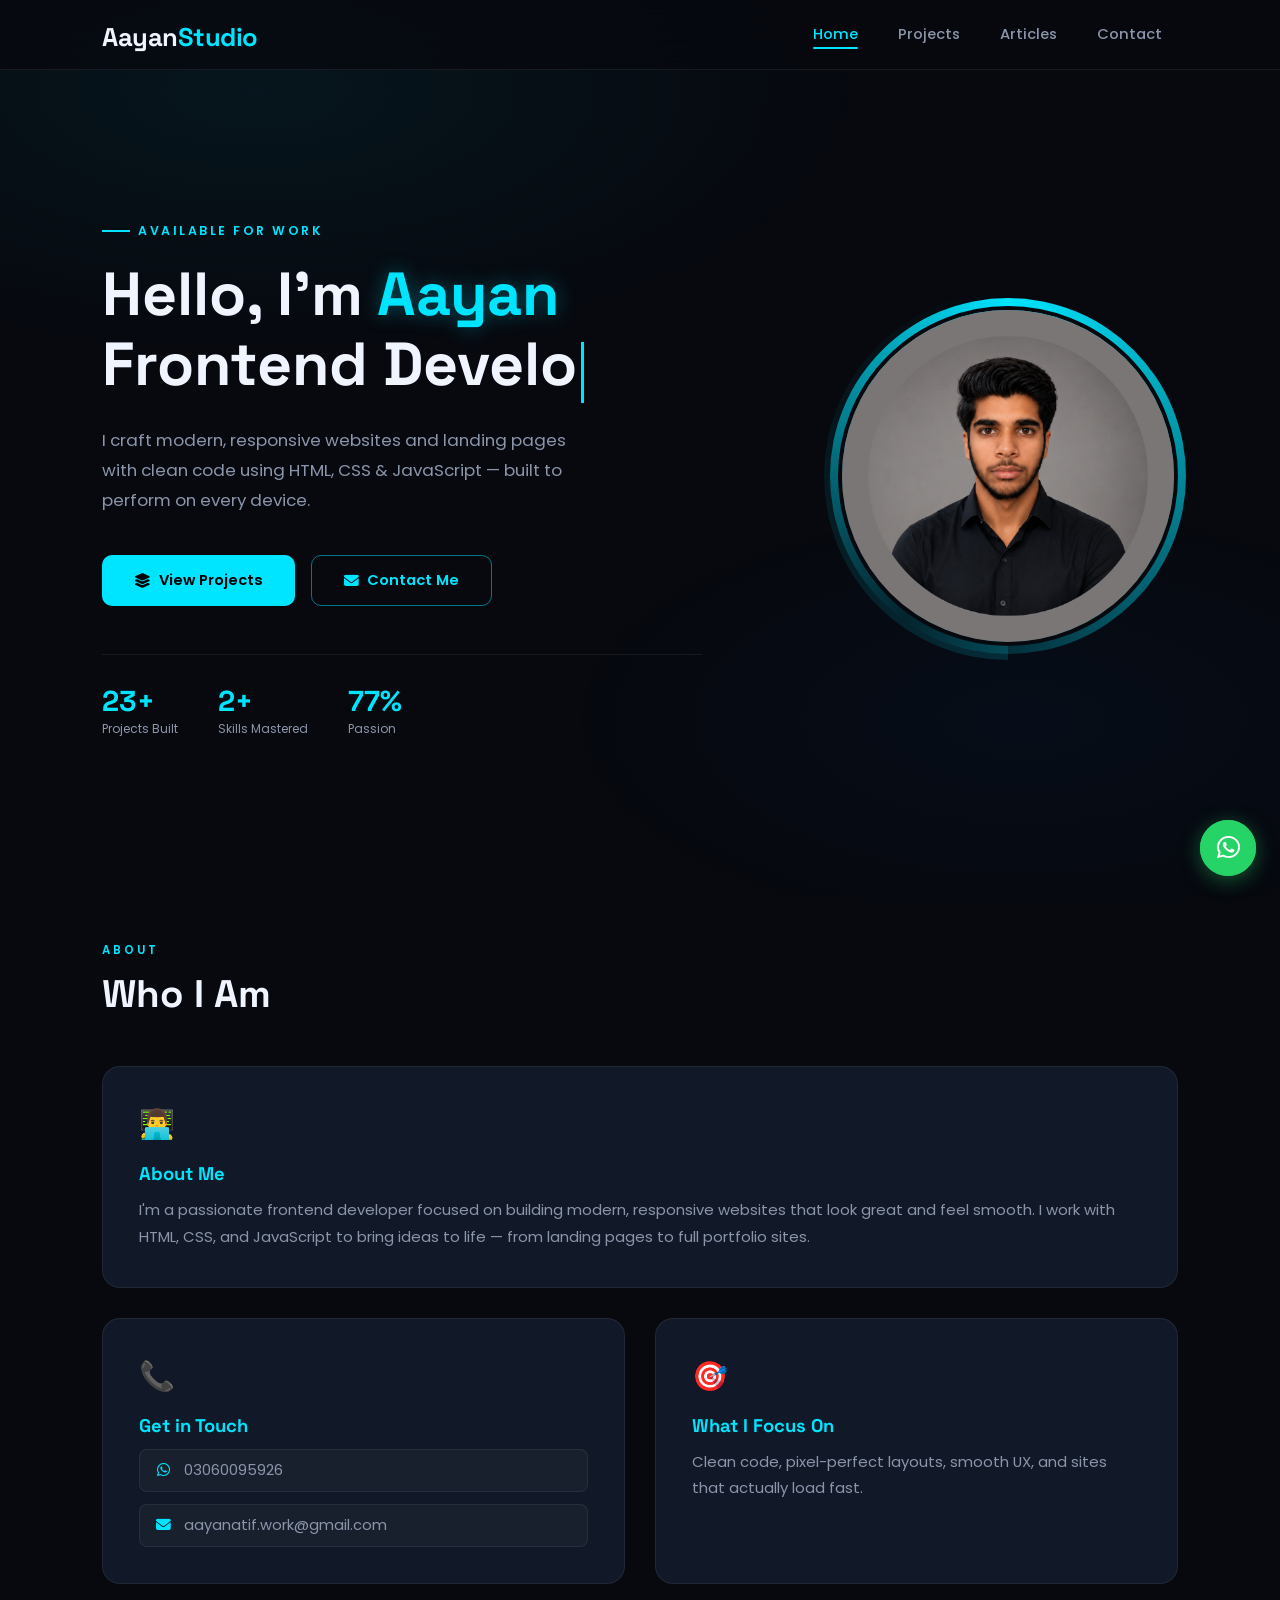
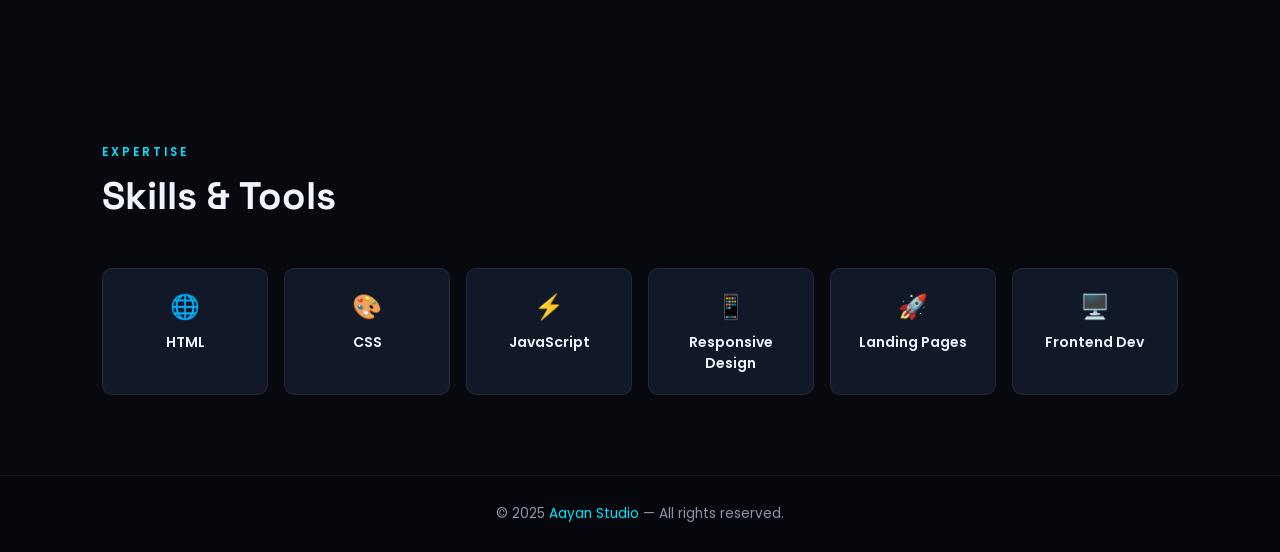
==== index.html @ 12c2222d "Add files via upload" ====
<!DOCTYPE html>
<html lang="en">
<head>
  <meta charset="UTF-8">
  <meta name="viewport" content="width=device-width, initial-scale=1.0">
  <title>Aayan Studio — Frontend Developer</title>
  <meta name="description" content="AayanStudio — modern frontend web development portfolio showcasing responsive websites built with HTML, CSS, and JavaScript.">
  <meta name="keywords" content="AayanStudio, web developer portfolio, frontend developer, HTML CSS JavaScript, responsive websites">
  <meta name="author" content="Aayan Atif">
  <meta property="og:title" content="AayanStudio - Web Developer Portfolio">
  <meta property="og:description" content="Modern responsive websites built with HTML, CSS and JavaScript.">
  <link rel="stylesheet" href="style.css">
  <link rel="stylesheet" href="https://cdnjs.cloudflare.com/ajax/libs/font-awesome/6.7.2/css/all.min.css">
  <link rel="shortcut icon" href="letter-a.png" type="image/x-icon">
</head>
<body>

  <!-- ══ HEADER ══ -->
  <header>
    <h1 class="logo">
      <a href="index.html">Aayan<span>Studio</span></a>
    </h1>
    <nav>
      <ul id="navMenu">
        <li><a href="index.html">Home</a></li>
        <li><a href="projects.html">Projects</a></li>
        <li><a href="articles.html">Articles</a></li>
        <li><a href="contact.html">Contact</a></li>
      </ul>

      <!-- Hamburger -->
      <div class="menu-btn" id="menuBtn" role="button" aria-label="Toggle menu" tabindex="0">
        <span></span><span></span><span></span>
      </div>
    </nav>
  </header>

  <!-- Mobile overlay (outside header so z-index works correctly) -->
  <div class="nav-overlay" id="navOverlay"></div>

  <main>

    <!-- ══ HERO ══ -->
    <section class="hero">
      <div class="hero-text">
        <p class="hero-eyebrow">Available for work</p>
        <h2>
          Hello, I'm <span class="name">Aayan</span><br>
          <span id="typewriter">Frontend Developer</span><span class="cursor"></span>
        </h2>
        <p class="subtitle">
          I craft modern, responsive websites and landing pages with clean code
          using HTML, CSS &amp; JavaScript — built to perform on every device.
        </p>
        <div class="hero-buttons">
          <a href="projects.html" class="btn btn-primary">
            <i class="fa-solid fa-layer-group"></i> View Projects
          </a>
          <a href="contact.html" class="btn btn-outline">
            <i class="fa-solid fa-envelope"></i> Contact Me
          </a>
        </div>

        <div class="hero-stats">
          <div class="stat-item">
            <div class="stat-num" data-target="30" data-suffix="+">0+</div>
            <div class="stat-label">Projects Built</div>
          </div>
          <div class="stat-item">
            <div class="stat-num" data-target="3" data-suffix="+">0+</div>
            <div class="stat-label">Skills Mastered</div>
          </div>
          <div class="stat-item">
            <div class="stat-num" data-target="100" data-suffix="%">0%</div>
            <div class="stat-label">Passion</div>
          </div>
        </div>
      </div>

      <div class="hero-image">
        <div class="hero-image-ring">
          <img src="profile image.png" alt="Aayan — Frontend Developer">
        </div>
      </div>
    </section>

    <!-- ══ ABOUT ══ -->
    <section class="section" id="about">
      <p class="section-tag reveal">About</p>
      <h2 class="section-title reveal">Who I Am</h2>

      <div class="about-grid">
        <div class="about-card wide reveal reveal-delay-1">
          <div class="about-card-icon">👨‍💻</div>
          <h3>About Me</h3>
          <p>
            I'm a passionate frontend developer focused on building modern, responsive
            websites that look great and feel smooth. I work with HTML, CSS, and JavaScript
            to bring ideas to life — from landing pages to full portfolio sites.
          </p>
        </div>

        <div class="about-card reveal reveal-delay-2">
          <div class="about-card-icon">📞</div>
          <h3>Get in Touch</h3>
          <div class="contact-links">
            <a href="https://wa.me/923060095926" target="_blank" class="contact-link">
              <i class="fa-brands fa-whatsapp"></i> 03060095926
            </a>
            <a href="mailto:aayanatif.work@gmail.com" class="contact-link">
              <i class="fa-solid fa-envelope"></i> aayanatif.work@gmail.com
            </a>
          </div>
        </div>

        <div class="about-card reveal reveal-delay-3">
          <div class="about-card-icon">🎯</div>
          <h3>What I Focus On</h3>
          <p>Clean code, pixel-perfect layouts, smooth UX, and sites that actually load fast.</p>
        </div>
      </div>
    </section>

    <!-- ══ SKILLS ══ -->
    <section class="section" id="skills">
      <p class="section-tag reveal">Expertise</p>
      <h2 class="section-title reveal">Skills &amp; Tools</h2>

      <div class="skills-grid">
        <div class="skill-card reveal reveal-delay-1"><span class="skill-icon">🌐</span>HTML</div>
        <div class="skill-card reveal reveal-delay-2"><span class="skill-icon">🎨</span>CSS</div>
        <div class="skill-card reveal reveal-delay-3"><span class="skill-icon">⚡</span>JavaScript</div>
        <div class="skill-card reveal reveal-delay-1"><span class="skill-icon">📱</span>Responsive Design</div>
        <div class="skill-card reveal reveal-delay-2"><span class="skill-icon">🚀</span>Landing Pages</div>
        <div class="skill-card reveal reveal-delay-3"><span class="skill-icon">🖥️</span>Frontend Dev</div>
      </div>
    </section>

  </main>

  <!-- ══ WHATSAPP ══ -->
  <a href="https://wa.me/923060095926?text=Hello%20Aayan%20Studio's,%20I%20would%20like%20to%20know%20more%20about%20your%20services."
     class="whatsapp-btn" target="_blank" aria-label="Chat on WhatsApp">
    <i class="fa-brands fa-whatsapp"></i>
  </a>

  <footer>
    <p>&copy; 2025 <a href="mailto:aayanatif.work@gmail.com">Aayan Studio</a> — All rights reserved.</p>
  </footer>

  <script src="script.js"></script>
</body>
</html>
---- style.css ----
@import url('https://fonts.googleapis.com/css2?family=Poppins:wght@300;400;500;600;700&family=Space+Grotesk:wght@400;500;700&display=swap');

/* ── TOKENS ── */
:root {
  --bg: #07090f;
  --bg2: #0d1120;
  --card: #111827;
  --card-hover: #151e30;
  --text: #f0f4ff;
  --gray: #8b95aa;
  --neon: #00e5ff;
  --neon-dim: rgba(0,229,255,0.12);
  --neon-glow: 0 0 20px rgba(0,229,255,0.35);
  --border: rgba(255,255,255,0.07);
  --radius: 18px;
  --radius-sm: 10px;
  --transition: 0.35s cubic-bezier(0.4,0,0.2,1);
}

/* ── RESET ── */
*, *::before, *::after { margin:0; padding:0; box-sizing:border-box; }

html { scroll-behavior: smooth; }

body {
  background: var(--bg);
  color: var(--text);
  font-family: 'Poppins', sans-serif;
  min-height: 100vh;
  overflow-x: hidden;
}

/* ── SCROLLBAR ── */
::-webkit-scrollbar { width: 6px; }
::-webkit-scrollbar-track { background: var(--bg); }
::-webkit-scrollbar-thumb { background: var(--neon); border-radius: 3px; }

/* ── SELECTION ── */
::selection { background: var(--neon); color: #000; }

/* ── BACKGROUND MESH ── */
body::before {
  content: '';
  position: fixed;
  inset: 0;
  background:
    radial-gradient(ellipse 80% 50% at 20% 10%, rgba(0,229,255,0.06) 0%, transparent 60%),
    radial-gradient(ellipse 60% 40% at 80% 80%, rgba(0,100,200,0.05) 0%, transparent 60%);
  pointer-events: none;
  z-index: 0;
}

main, header, footer { position: relative; z-index: 1; }

/* ══════════════════════════
   HEADER / NAV
══════════════════════════ */
header {
  display: flex;
  justify-content: space-between;
  align-items: center;
  padding: 0 8%;
  height: 70px;
  background: rgba(7,9,15,0.75);
  backdrop-filter: blur(18px);
  -webkit-backdrop-filter: blur(18px);
  border-bottom: 1px solid var(--border);
  position: sticky;
  top: 0;
  z-index: 1000;
  transition: box-shadow 0.3s;
}

header.scrolled {
  box-shadow: 0 4px 30px rgba(0,0,0,0.5);
}

/* LOGO */
.logo a {
  font-family: 'Space Grotesk', sans-serif;
  font-size: 1.6rem;
  font-weight: 700;
  color: var(--text);
  text-decoration: none;
  letter-spacing: -0.5px;
}

.logo a span { color: var(--neon); }

/* DESKTOP NAV */
nav ul {
  display: flex;
  gap: 8px;
  list-style: none;
}

nav ul li a {
  position: relative;
  display: inline-block;
  padding: 8px 16px;
  font-size: 0.92rem;
  font-weight: 500;
  color: var(--gray);
  text-decoration: none;
  border-radius: 8px;
  transition: color var(--transition);
}

nav ul li a::after {
  content: '';
  position: absolute;
  bottom: 4px;
  left: 16px;
  right: 16px;
  height: 2px;
  background: var(--neon);
  border-radius: 2px;
  transform: scaleX(0);
  transform-origin: left;
  transition: transform var(--transition);
}

nav ul li a:hover,
nav ul li a.active {
  color: var(--neon);
}

nav ul li a:hover::after,
nav ul li a.active::after {
  transform: scaleX(1);
}

/* HAMBURGER */
.menu-btn {
  display: none;
  flex-direction: column;
  gap: 5px;
  cursor: pointer;
  padding: 8px;
  z-index: 1100;
  user-select: none;
}

.menu-btn span {
  display: block;
  width: 24px;
  height: 2px;
  background: var(--text);
  border-radius: 2px;
  transition: var(--transition);
  pointer-events: none;
}

.menu-btn.open span:nth-child(1) { transform: translateY(7px) rotate(45deg); }
.menu-btn.open span:nth-child(2) { opacity: 0; transform: scaleX(0); }
.menu-btn.open span:nth-child(3) { transform: translateY(-7px) rotate(-45deg); }

/* MOBILE OVERLAY */
.nav-overlay {
  display: none;
  position: fixed;
  inset: 0;
  background: rgba(7,9,15,0.7);
  backdrop-filter: blur(4px);
  -webkit-backdrop-filter: blur(4px);
  z-index: 1040;
  opacity: 0;
  transition: opacity 0.3s;
  pointer-events: none;
}

/* .nav-overlay.visible {
  opacity: 0;
  pointer-events: auto;
} */

/* ══════════════════════════
   HERO
══════════════════════════ */
.hero {
  display: flex;
  justify-content: space-between;
  align-items: center;
  padding: 100px 8% 80px;
  gap: 60px;
  min-height: 88vh;
}

.hero-text { flex: 1; max-width: 600px; }

.hero-eyebrow {
  display: inline-flex;
  align-items: center;
  gap: 8px;
  font-size: 0.78rem;
  font-weight: 600;
  letter-spacing: 2.5px;
  text-transform: uppercase;
  color: var(--neon);
  margin-bottom: 20px;
  opacity: 0;
  transform: translateY(10px);
  animation: fadeUp 0.6s 0.2s forwards;
}

.hero-eyebrow::before {
  content: '';
  display: inline-block;
  width: 28px;
  height: 2px;
  background: var(--neon);
}

.hero-text h2 {
  font-family: 'Space Grotesk', sans-serif;
  font-size: clamp(2.4rem, 5vw, 3.8rem);
  font-weight: 700;
  line-height: 1.15;
  margin-bottom: 22px;
  opacity: 0;
  animation: fadeUp 0.6s 0.35s forwards;
}

.hero-text h2 .name {
  color: var(--neon);
  text-shadow: var(--neon-glow);
}

/* Typewriter cursor */
.cursor {
  display: inline-block;
  width: 3px;
  height: 1em;
  background: var(--neon);
  margin-left: 4px;
  vertical-align: text-bottom;
  animation: blink 1s step-end infinite;
}

.hero-text .subtitle {
  font-size: 1.05rem;
  color: var(--gray);
  line-height: 1.8;
  margin-bottom: 40px;
  max-width: 500px;
  opacity: 0;
  animation: fadeUp 0.6s 0.5s forwards;
}

.hero-buttons {
  display: flex;
  gap: 16px;
  flex-wrap: wrap;
  opacity: 0;
  animation: fadeUp 0.6s 0.65s forwards;
}

/* ── BUTTONS ── */
.btn {
  display: inline-flex;
  align-items: center;
  gap: 8px;
  padding: 14px 32px;
  border-radius: var(--radius-sm);
  font-size: 0.92rem;
  font-weight: 600;
  text-decoration: none;
  transition: var(--transition);
  cursor: pointer;
  border: none;
}

.btn-primary {
  background: var(--neon);
  color: #000;
  box-shadow: 0 0 0 rgba(0,229,255,0);
}

.btn-primary:hover {
  transform: translateY(-3px);
  box-shadow: 0 8px 28px rgba(0,229,255,0.4);
}

.btn-outline {
  background: transparent;
  border: 1.5px solid rgba(0,229,255,0.5);
  color: var(--neon);
}

.btn-outline:hover {
  background: var(--neon-dim);
  border-color: var(--neon);
  transform: translateY(-3px);
}

/* HERO IMAGE */
.hero-image {
  flex-shrink: 0;
  opacity: 0;
  animation: fadeIn 0.8s 0.8s forwards;
}

.hero-image-ring {
  position: relative;
  width: 340px;
  height: 340px;
}

.hero-image-ring::before {
  content: '';
  position: absolute;
  inset: -8px;
  border-radius: 50%;
  background: conic-gradient(from 0deg, var(--neon), transparent 60%, var(--neon));
  animation: spin 6s linear infinite;
}

.hero-image-ring::after {
  content: '';
  position: absolute;
  inset: -14px;
  border-radius: 50%;
  background: conic-gradient(from 180deg, rgba(0,229,255,0.15), transparent 50%);
  animation: spin 8s linear infinite reverse;
}

.hero-image img {
  position: relative;
  width: 100%;
  height: 100%;
  border-radius: 50%;
  object-fit: cover;
  z-index: 1;
  border: 4px solid var(--bg);
}

/* ── STATS BAR ── */
.hero-stats {
  display: flex;
  gap: 40px;
  margin-top: 48px;
  padding-top: 32px;
  border-top: 1px solid var(--border);
  opacity: 0;
  animation: fadeUp 0.6s 0.8s forwards;
}

.stat-item { text-align: left; }
.stat-num {
  font-family: 'Space Grotesk', sans-serif;
  font-size: 1.8rem;
  font-weight: 700;
  color: var(--neon);
  line-height: 1;
}
.stat-label { font-size: 0.75rem; color: var(--gray); margin-top: 4px; }

/* ══════════════════════════
   SECTION WRAPPER
══════════════════════════ */
.section { padding: 80px 8%; }

.section-tag {
  font-size: 0.72rem;
  font-weight: 600;
  letter-spacing: 3px;
  text-transform: uppercase;
  color: var(--neon);
  margin-bottom: 10px;
}

.section-title {
  font-family: 'Space Grotesk', sans-serif;
  font-size: clamp(1.8rem, 3vw, 2.6rem);
  font-weight: 700;
  margin-bottom: 48px;
  color: var(--text);
}

.section-title span { color: var(--neon); }

/* ══════════════════════════
   ABOUT
══════════════════════════ */
.about-grid {
  display: grid;
  grid-template-columns: 1fr 1fr;
  gap: 30px;
}

.about-card {
  background: var(--card);
  padding: 36px;
  border-radius: var(--radius);
  border: 1px solid var(--border);
  transition: var(--transition);
}

.about-card:hover {
  border-color: rgba(0,229,255,0.25);
  transform: translateY(-4px);
  box-shadow: 0 12px 40px rgba(0,0,0,0.3);
}

.about-card.wide { grid-column: 1 / -1; }

.about-card-icon {
  font-size: 1.8rem;
  margin-bottom: 16px;
}

.about-card h3 {
  font-family: 'Space Grotesk', sans-serif;
  font-size: 1.15rem;
  font-weight: 700;
  color: var(--neon);
  margin-bottom: 12px;
}

.about-card p {
  color: var(--gray);
  line-height: 1.8;
  font-size: 0.93rem;
}

.contact-links { display: flex; flex-direction: column; gap: 12px; margin-top: 4px; }

.contact-link {
  display: flex;
  align-items: center;
  gap: 12px;
  color: var(--gray);
  text-decoration: none;
  font-size: 0.92rem;
  padding: 10px 14px;
  border-radius: 8px;
  background: rgba(255,255,255,0.03);
  border: 1px solid var(--border);
  transition: var(--transition);
}

.contact-link i { color: var(--neon); width: 18px; text-align: center; }

.contact-link:hover {
  color: var(--neon);
  background: var(--neon-dim);
  border-color: rgba(0,229,255,0.3);
  transform: translateX(4px);
}

/* ══════════════════════════
   SKILLS
══════════════════════════ */
.skills-grid {
  display: grid;
  grid-template-columns: repeat(auto-fill, minmax(160px, 1fr));
  gap: 16px;
}

.skill-card {
  background: var(--card);
  padding: 20px 24px;
  border-radius: var(--radius-sm);
  border: 1px solid var(--border);
  text-align: center;
  font-weight: 600;
  font-size: 0.88rem;
  cursor: default;
  transition: var(--transition);
  position: relative;
  overflow: hidden;
}

.skill-card::before {
  content: '';
  position: absolute;
  inset: 0;
  background: var(--neon-dim);
  transform: translateY(100%);
  transition: transform var(--transition);
  border-radius: var(--radius-sm);
}

.skill-card:hover::before { transform: translateY(0); }

.skill-card:hover {
  border-color: var(--neon);
  color: var(--neon);
  transform: translateY(-4px);
  box-shadow: 0 8px 24px rgba(0,229,255,0.15);
}

.skill-icon {
  font-size: 1.5rem;
  margin-bottom: 8px;
  display: block;
  position: relative;
}

/* ══════════════════════════
   PROJECTS
══════════════════════════ */
.projects-grid {
  display: grid;
  grid-template-columns: repeat(auto-fit, minmax(280px, 1fr));
  gap: 24px;
}

.project-card {
  background: var(--card);
  padding: 32px;
  border-radius: var(--radius);
  border: 1px solid var(--border);
  transition: var(--transition);
  display: flex;
  flex-direction: column;
  gap: 12px;
  position: relative;
  overflow: hidden;
}

.project-card::after {
  content: '';
  position: absolute;
  top: 0; left: 0; right: 0;
  height: 3px;
  background: linear-gradient(90deg, var(--neon), transparent);
  transform: scaleX(0);
  transform-origin: left;
  transition: transform 0.5s ease;
}

.project-card:hover {
  transform: translateY(-8px);
  border-color: rgba(0,229,255,0.25);
  box-shadow: 0 20px 50px rgba(0,0,0,0.4);
  background: var(--card-hover);
}

.project-card:hover::after { transform: scaleX(1); }

.project-num {
  font-family: 'Space Grotesk', sans-serif;
  font-size: 0.72rem;
  font-weight: 700;
  letter-spacing: 2px;
  color: var(--neon);
  opacity: 0.6;
}

.project-card h3 {
  font-family: 'Space Grotesk', sans-serif;
  font-size: 1.2rem;
  font-weight: 700;
  color: var(--text);
}

.project-card p {
  color: var(--gray);
  font-size: 0.88rem;
  line-height: 1.7;
  flex: 1;
}

.project-tags {
  display: flex;
  flex-wrap: wrap;
  gap: 6px;
  margin-top: 4px;
}

.tag {
  font-size: 0.7rem;
  font-weight: 600;
  padding: 4px 10px;
  border-radius: 20px;
  background: var(--neon-dim);
  color: var(--neon);
  border: 1px solid rgba(0,229,255,0.2);
}

.project-link {
  display: inline-flex;
  align-items: center;
  gap: 6px;
  color: var(--neon);
  text-decoration: none;
  font-size: 0.85rem;
  font-weight: 600;
  margin-top: 8px;
  transition: gap var(--transition);
}

.project-link:hover { gap: 10px; }

/* ══════════════════════════
   CONTACT FORM
══════════════════════════ */
.contact-layout {
  display: grid;
  grid-template-columns: 1fr 1.6fr;
  gap: 40px;
  align-items: start;
}

.contact-info h3 {
  font-family: 'Space Grotesk', sans-serif;
  font-size: 1.8rem;
  font-weight: 700;
  margin-bottom: 16px;
}

.contact-info p { color: var(--gray); line-height: 1.8; margin-bottom: 32px; }

.contact-info-links { display: flex; flex-direction: column; gap: 14px; }

.contact-info-link {
  display: flex;
  align-items: center;
  gap: 12px;
  color: var(--gray);
  text-decoration: none;
  font-size: 0.9rem;
  transition: color var(--transition);
}

.contact-info-link i {
  width: 40px; height: 40px;
  display: flex; align-items: center; justify-content: center;
  border-radius: 10px;
  background: var(--neon-dim);
  color: var(--neon);
  font-size: 1rem;
  flex-shrink: 0;
  transition: var(--transition);
}

.contact-info-link:hover { color: var(--neon); }
.contact-info-link:hover i { background: var(--neon); color: #000; }

.fullform {
  background: var(--card);
  padding: 40px;
  border-radius: var(--radius);
  border: 1px solid var(--border);
}

.form-group { margin-bottom: 22px; }

.form-group label {
  display: block;
  font-size: 0.83rem;
  font-weight: 600;
  color: var(--gray);
  margin-bottom: 8px;
  letter-spacing: 0.5px;
}

.req { color: #ff4d6d; margin-left: 2px; }

.fullform input,
.fullform textarea {
  width: 100%;
  padding: 14px 16px;
  background: #0d1120;
  border: 1.5px solid var(--border);
  border-radius: var(--radius-sm);
  color: var(--text);
  font-family: 'Poppins', sans-serif;
  font-size: 0.9rem;
  transition: border-color var(--transition), box-shadow var(--transition);
  outline: none;
  resize: vertical;
}

.fullform input:focus,
.fullform textarea:focus {
  border-color: var(--neon);
  box-shadow: 0 0 0 3px rgba(0,229,255,0.1);
}

.fullform input::placeholder,
.fullform textarea::placeholder { color: #3a4255; }

.form-row { display: grid; grid-template-columns: 1fr 1fr; gap: 16px; }

.form-actions { display: flex; gap: 12px; margin-top: 4px; }

.btn-reset {
  background: transparent;
  border: 1.5px solid var(--border);
  color: var(--gray);
  padding: 13px 26px;
  font-family: 'Poppins', sans-serif;
  cursor: pointer;
  border-radius: var(--radius-sm);
  font-size: 0.9rem;
  font-weight: 500;
  transition: var(--transition);
}

.btn-reset:hover { border-color: var(--gray); color: var(--text); }

.btn-submit {
  flex: 1;
  background: var(--neon);
  color: #000;
  border: none;
  padding: 14px 28px;
  font-family: 'Poppins', sans-serif;
  font-size: 0.9rem;
  font-weight: 700;
  cursor: pointer;
  border-radius: var(--radius-sm);
  transition: var(--transition);
  display: flex;
  align-items: center;
  justify-content: center;
  gap: 8px;
}

.btn-submit:hover {
  transform: translateY(-2px);
  box-shadow: 0 8px 24px rgba(0,229,255,0.4);
}

/* ══════════════════════════
   ARTICLES
══════════════════════════ */
.articles-list { display: flex; flex-direction: column; gap: 28px; }

article.article-card {
  background: var(--card);
  padding: 36px;
  border-radius: var(--radius);
  border: 1px solid var(--border);
  transition: var(--transition);
  position: relative;
  overflow: hidden;
}

article.article-card::before {
  content: '';
  position: absolute;
  left: 0; top: 0; bottom: 0;
  width: 3px;
  background: var(--neon);
  transform: scaleY(0);
  transform-origin: top;
  transition: transform 0.4s ease;
}

article.article-card:hover::before { transform: scaleY(1); }

article.article-card:hover {
  border-color: rgba(0,229,255,0.2);
  transform: translateX(6px);
  box-shadow: 0 12px 40px rgba(0,0,0,0.3);
}

.article-meta {
  display: flex;
  align-items: center;
  gap: 12px;
  margin-bottom: 14px;
}

.article-num {
  font-size: 0.7rem;
  font-weight: 700;
  letter-spacing: 2px;
  color: var(--neon);
  background: var(--neon-dim);
  padding: 4px 10px;
  border-radius: 20px;
  border: 1px solid rgba(0,229,255,0.2);
}

.article-card h3 {
  font-family: 'Space Grotesk', sans-serif;
  font-size: 1.25rem;
  font-weight: 700;
  color: var(--text);
  margin-bottom: 14px;
}

.article-card p {
  color: var(--gray);
  line-height: 1.85;
  font-size: 0.93rem;
}

/* ══════════════════════════
   WHATSAPP FLOAT
══════════════════════════ */
.whatsapp-btn {
  position: fixed;
  right: 24px;
  bottom: 24px;
  width: 56px;
  height: 56px;
  background: #25D366;
  color: white;
  border-radius: 50%;
  display: flex;
  justify-content: center;
  align-items: center;
  font-size: 26px;
  text-decoration: none;
  z-index: 900;
  box-shadow: 0 4px 20px rgba(37,211,102,0.4);
  transition: var(--transition);
}

.whatsapp-btn:hover {
  transform: scale(1.12);
  box-shadow: 0 6px 28px rgba(37,211,102,0.6);
}

/* Pulse ring */
.whatsapp-btn::before {
  content: '';
  position: absolute;
  inset: 0;
  border-radius: 50%;
  border: 2px solid #25D366;
  animation: pulse-ring 2s ease-out infinite;
}

/* ══════════════════════════
   FOOTER
══════════════════════════ */
footer {
  text-align: center;
  padding: 28px 8%;
  border-top: 1px solid var(--border);
  background: rgba(0,0,0,0.2);
}

footer p { color: var(--gray); font-size: 0.85rem; }
footer a { color: var(--neon); text-decoration: none; }
footer a:hover { text-decoration: underline; }

/* ══════════════════════════
   SCROLL REVEAL
══════════════════════════ */
.reveal {
  opacity: 0;
  transform: translateY(30px);
  transition: opacity 0.6s ease, transform 0.6s ease;
}

.reveal.visible {
  opacity: 1;
  transform: translateY(0);
}

/* Stagger delays */
.reveal-delay-1 { transition-delay: 0.1s; }
.reveal-delay-2 { transition-delay: 0.2s; }
.reveal-delay-3 { transition-delay: 0.3s; }
.reveal-delay-4 { transition-delay: 0.4s; }

/* ══════════════════════════
   ANIMATIONS
══════════════════════════ */
@keyframes fadeUp {
  to { opacity: 1; transform: translateY(0); }
}

@keyframes fadeIn {
  to { opacity: 1; }
}

@keyframes spin {
  to { transform: rotate(360deg); }
}

@keyframes blink {
  0%, 100% { opacity: 1; }
  50% { opacity: 0; }
}

@keyframes pulse-ring {
  0% { transform: scale(1); opacity: 0.6; }
  100% { transform: scale(1.6); opacity: 0; }
}

/* ══════════════════════════
   RESPONSIVE
══════════════════════════ */
@media (max-width: 900px) {
  .hero {
    flex-direction: column-reverse;
    text-align: center;
    padding: 60px 6% 60px;
    min-height: auto;
    gap: 40px;
  }

  .hero-text { max-width: 100%; }
  .hero-eyebrow { justify-content: center; }
  .hero-buttons { justify-content: center; }
  .hero-stats { justify-content: center; }

  .hero-image-ring { width: 240px; height: 240px; }

  .about-grid { grid-template-columns: 1fr; }
  .about-card.wide { grid-column: 1; }

  .contact-layout { grid-template-columns: 1fr; }
  .form-row { grid-template-columns: 1fr; }
}

@media (max-width: 768px) {
  header { padding: 0 6%; }

  .menu-btn { display: flex; }

  #navMenu {
    position: fixed;
    top: 0;
    right: -100%;
    width: min(300px, 80vw);
    height: 100vh;
    background: #0d1120;
    border-left: 1px solid var(--border);
    flex-direction: column;
    justify-content: center;
    align-items: center;
    gap: 4px;
    z-index: 1050;
    transition: right 0.4s cubic-bezier(0.4,0,0.2,1);
    /* override the desktop flex so it slides in/out correctly */
    display: flex !important;
  }

  #navMenu.active { right: 0; }

  #navMenu li {
    width: 100%;
    text-align: center;
  }

  #navMenu li a {
    display: block;
    font-size: 1.15rem;
    font-weight: 600;
    padding: 14px 40px;
    color: var(--gray);
    border-radius: 10px;
  }

  #navMenu li a:hover,
  #navMenu li a.active {
    color: var(--neon);
    background: var(--neon-dim);
  }

  /* hide the underline indicator inside mobile menu */
  #navMenu li a::after { display: none; }

  .nav-overlay {
    display: block;
    pointer-events: none; /* controlled by .visible class */
  }

  .section { padding: 60px 6%; }

  .fullform { padding: 28px 20px; }
}

@media (prefers-reduced-motion: reduce) {
  *, *::before, *::after {
    animation-duration: 0.01ms !important;
    transition-duration: 0.01ms !important;
  }
}
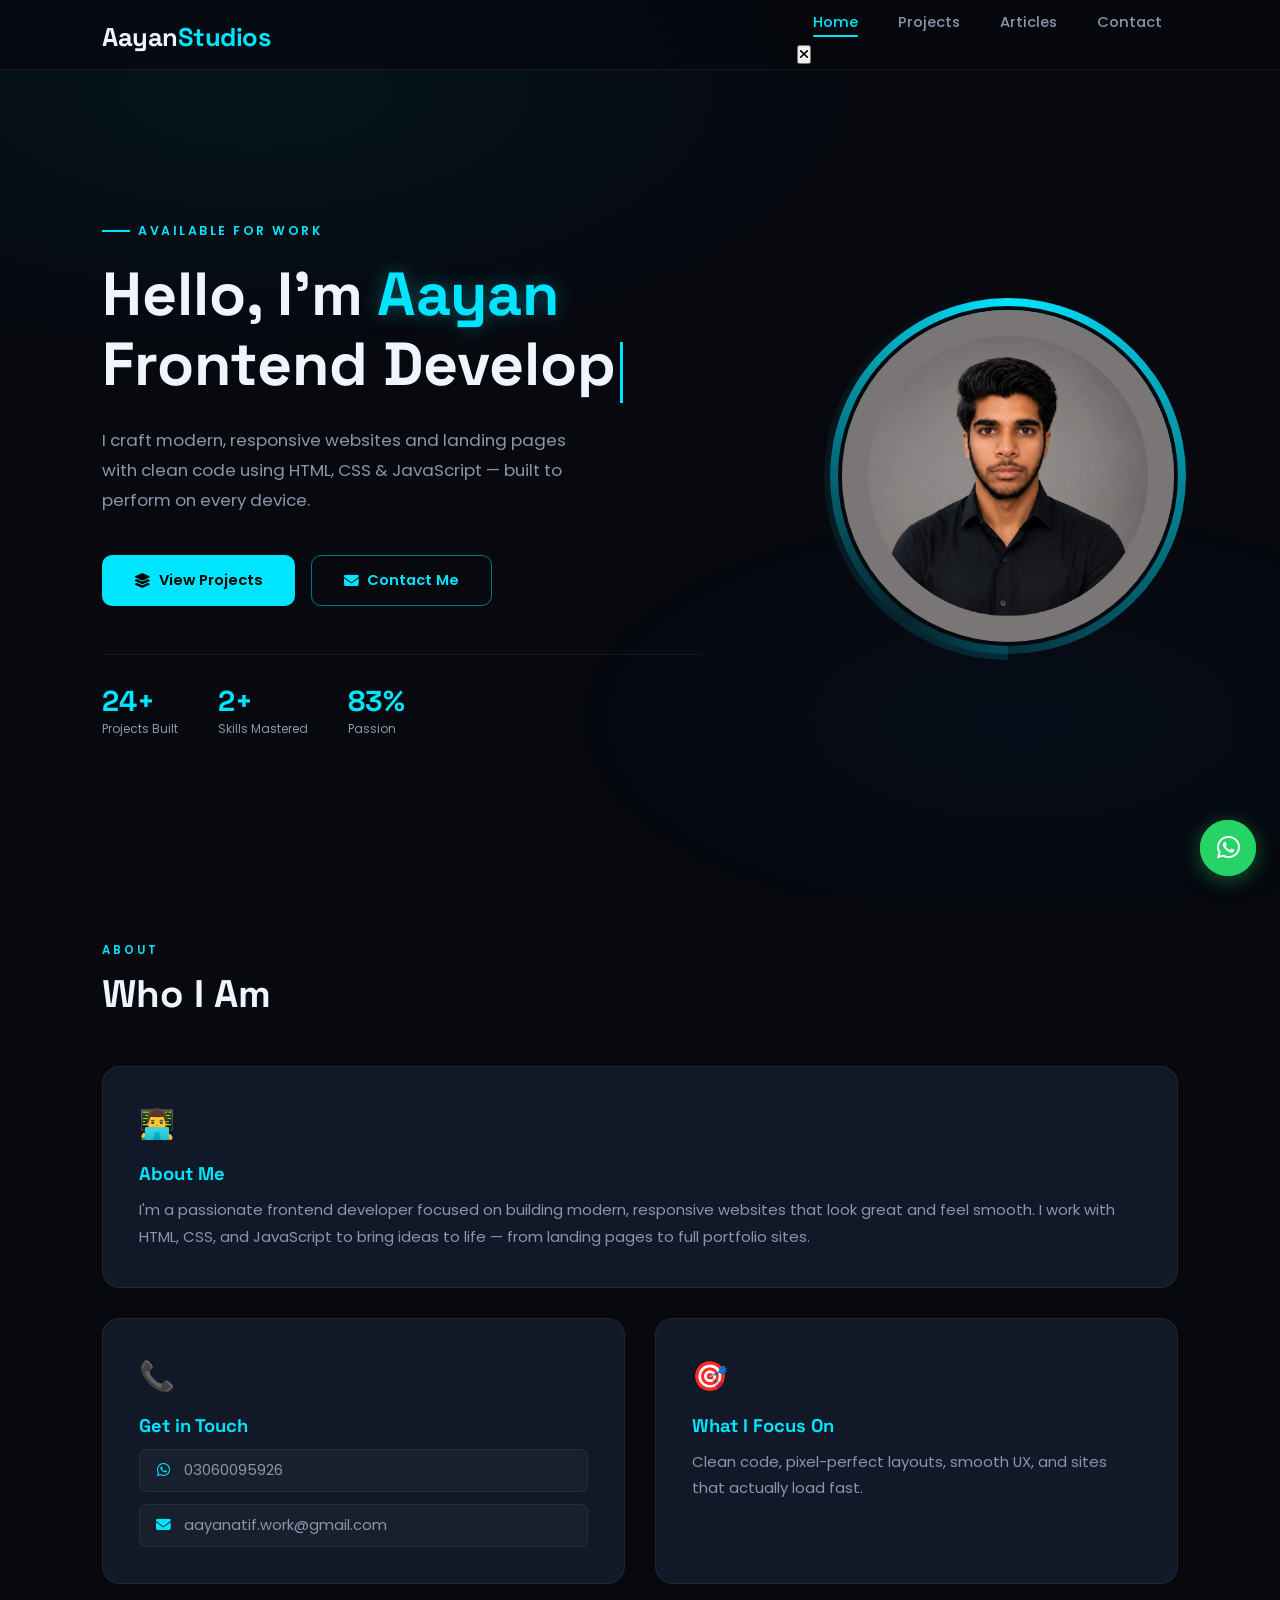
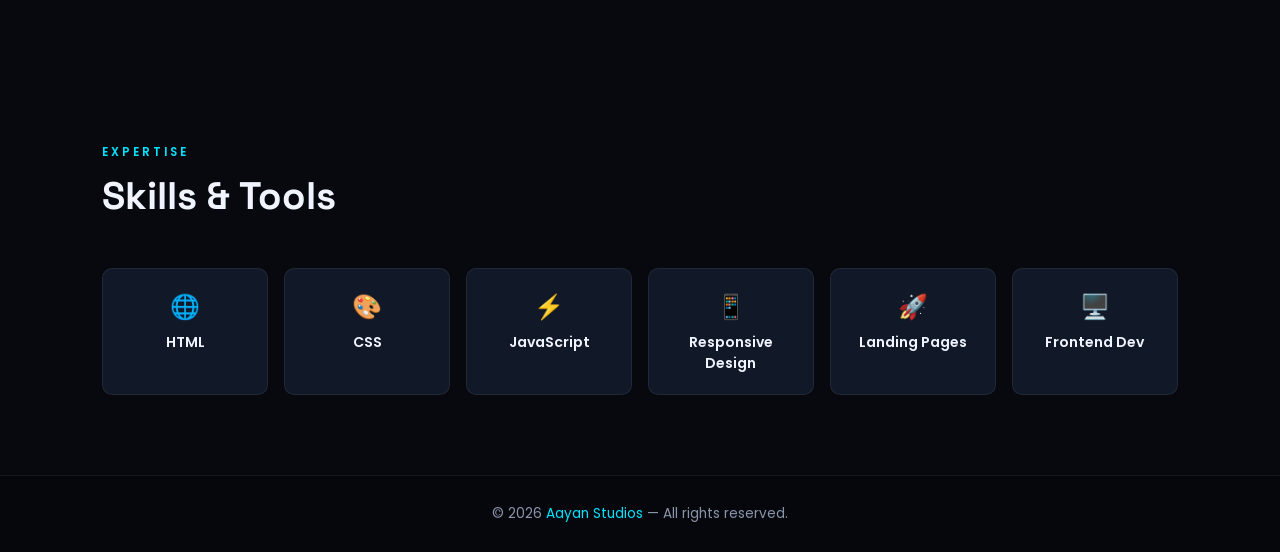
==== commit fb3c6f4b: "Update index.html" ====
--- a/index.html
+++ b/index.html
@@ -3,7 +3,7 @@
 <head>
   <meta charset="UTF-8">
   <meta name="viewport" content="width=device-width, initial-scale=1.0">
-  <title>Aayan Studio — Frontend Developer</title>
+  <title>Aayan Studios — Website Developer</title>
   <meta name="description" content="AayanStudio — modern frontend web development portfolio showcasing responsive websites built with HTML, CSS, and JavaScript.">
   <meta name="keywords" content="AayanStudio, web developer portfolio, frontend developer, HTML CSS JavaScript, responsive websites">
   <meta name="author" content="Aayan Atif">
@@ -18,7 +18,7 @@
   <!-- ══ HEADER ══ -->
   <header>
     <h1 class="logo">
-      <a href="index.html">Aayan<span>Studio</span></a>
+      <a href="index.html">Aayan<span>Studios</span></a>
     </h1>
     <nav>
       <ul id="navMenu">
@@ -27,6 +27,10 @@
         <li><a href="articles.html">Articles</a></li>
         <li><a href="contact.html">Contact</a></li>
       </ul>
+
+      <button class="nav-close-btn" id="navCloseBtn" aria-label="Close menu" type="button">
+        <i class="fa-solid fa-xmark"></i>
+      </button>
 
       <!-- Hamburger -->
       <div class="menu-btn" id="menuBtn" role="button" aria-label="Toggle menu" tabindex="0">
@@ -145,9 +149,9 @@
   </a>
 
   <footer>
-    <p>&copy; 2025 <a href="mailto:aayanatif.work@gmail.com">Aayan Studio</a> — All rights reserved.</p>
+    <p>&copy; 2026 <a href="mailto:aayanatif.work@gmail.com">Aayan Studios</a> — All rights reserved.</p>
   </footer>
 
   <script src="script.js"></script>
 </body>
-</html>+</html>
